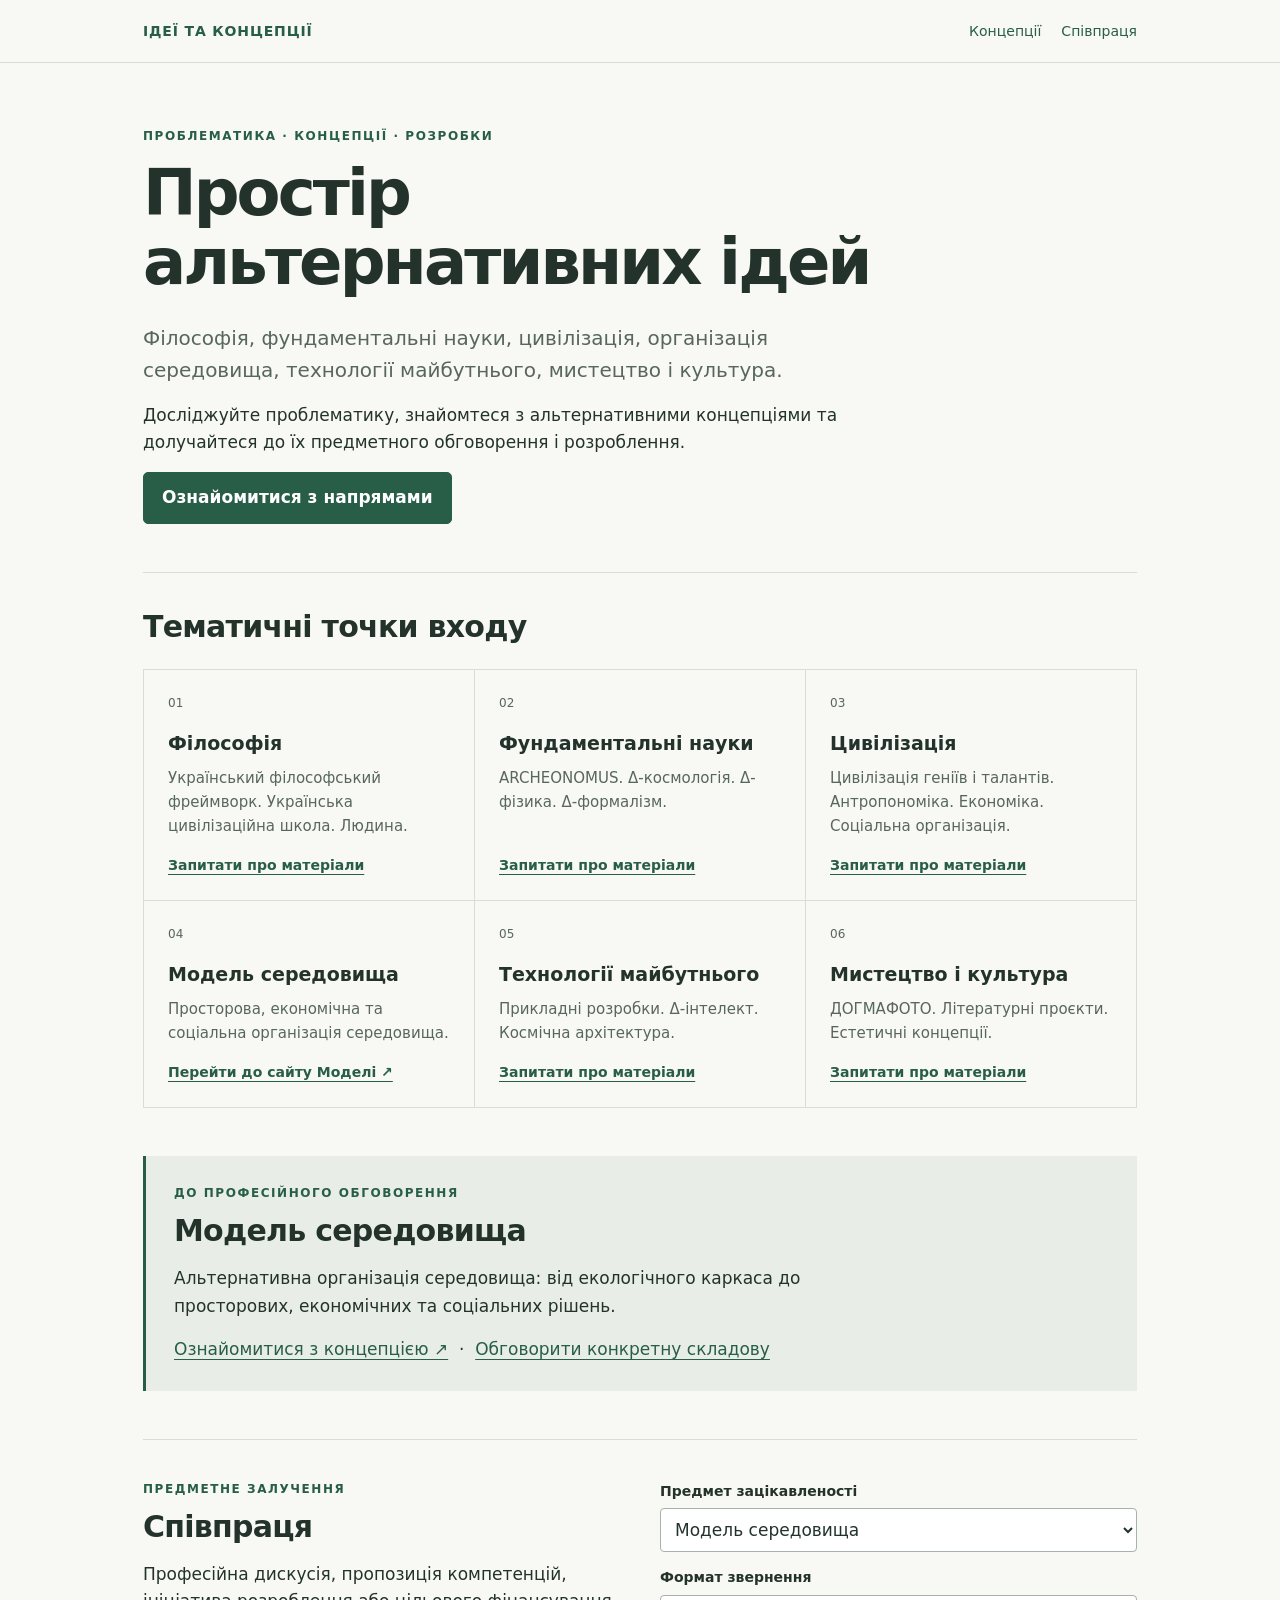
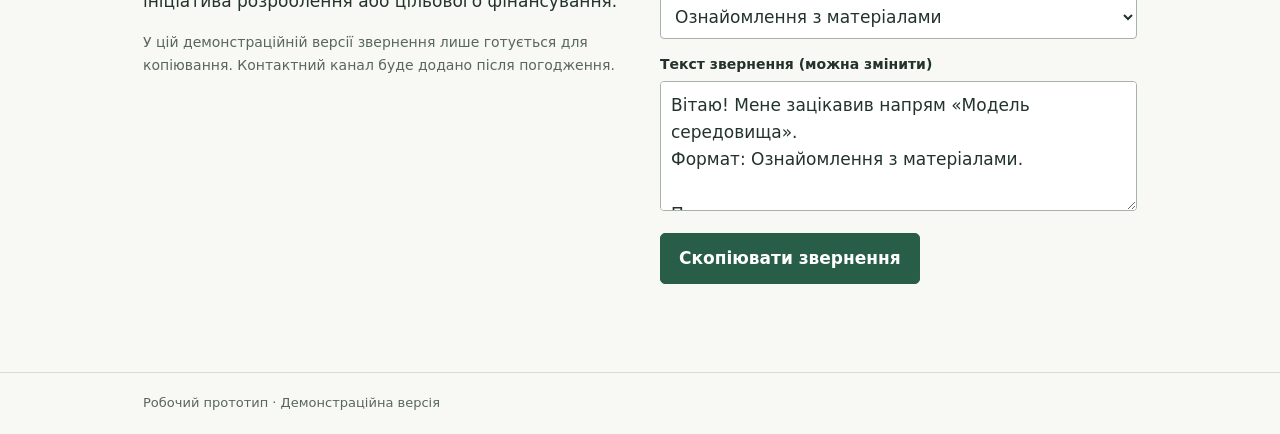
==== index.html @ 626ff3b4 "Focus public resource on ideas and participation rather than authorship" ====
<!doctype html>
<html lang="uk">
<head>
<meta charset="utf-8">
<meta name="viewport" content="width=device-width, initial-scale=1">
<title>Альтернативні концепції та розробки — прототип</title>
<style>
:root{color-scheme:light;--ink:#23332c;--muted:#58675e;--paper:#f8f8f4;--line:#d8ded6;--accent:#285e47}*{box-sizing:border-box}html{scroll-behavior:smooth}body{margin:0;background:var(--paper);color:var(--ink);font:17px/1.6 system-ui,sans-serif}a{color:var(--accent);text-underline-offset:4px}a:focus-visible,button:focus-visible,select:focus-visible,textarea:focus-visible{outline:3px solid #77a88d;outline-offset:3px}.wrap{max-width:1050px;padding:0 28px;margin:auto}header{border-bottom:1px solid var(--line)}nav{display:flex;justify-content:space-between;align-items:center;gap:20px;padding:20px 0;flex-wrap:wrap}nav a{font-size:14px;text-decoration:none}nav div{display:flex;gap:20px;flex-wrap:wrap}.brand{font-weight:700;letter-spacing:.06em;text-transform:uppercase}.hero{padding:64px 0 48px;max-width:780px}.eyebrow{font-size:12px;letter-spacing:.13em;text-transform:uppercase;color:var(--accent);font-weight:700}h1{font-size:clamp(36px,6vw,64px);line-height:1.09;letter-spacing:-.045em;margin:12px 0 24px;font-weight:650}h2{font-size:30px;letter-spacing:-.025em;line-height:1.2;margin:0 0 16px}h3{font-size:19px;line-height:1.3;margin:0 0 10px}p{margin:0 0 16px}.lead{font-size:20px;color:var(--muted);max-width:690px}.button,button{display:inline-block;background:var(--accent);color:#fff;border:1px solid var(--accent);border-radius:5px;padding:11px 18px;text-decoration:none;font:inherit;font-weight:600;cursor:pointer}.topics{padding:36px 0 48px;border-top:1px solid var(--line)}.grid{display:grid;grid-template-columns:repeat(3,minmax(0,1fr));gap:1px;background:var(--line);border:1px solid var(--line);margin-top:24px}.topic{background:var(--paper);padding:24px;display:flex;flex-direction:column;align-items:flex-start;min-height:195px}.topic .num{color:var(--muted);font-size:12px;margin-bottom:18px}.topic p{font-size:15px;color:var(--muted);flex:1}.topic a{font-size:14px;font-weight:600}.featured{padding:28px;background:#e8eee7;border-left:3px solid var(--accent);margin:0 0 48px}.featured p{max-width:700px}.cooperation{border-top:1px solid var(--line);padding:40px 0 56px;display:grid;grid-template-columns:1fr 1fr;gap:40px}.subtle{font-size:14px;color:var(--muted)}label{display:block;font-size:14px;font-weight:600;margin:0 0 6px}select,textarea{width:100%;border:1px solid #a7b2a9;background:#fff;border-radius:4px;color:var(--ink);font:inherit;padding:10px;margin-bottom:14px}textarea{resize:vertical;min-height:130px}footer{border-top:1px solid var(--line);padding:20px 0;color:var(--muted);font-size:13px}#status{min-height:24px;color:var(--accent);font-size:14px;margin-top:8px}@media(max-width:760px){.grid{grid-template-columns:repeat(2,minmax(0,1fr))}.cooperation{grid-template-columns:1fr;gap:16px}}@media(max-width:480px){.wrap{padding:0 18px}.grid{grid-template-columns:1fr}.hero{padding:40px 0}.topic{min-height:auto}}
</style>
</head>
<body>
<header><div class="wrap"><nav aria-label="Основна навігація"><a class="brand" href="#top">Ідеї та концепції</a><div><a href="#concepts">Концепції</a><a href="#cooperation">Співпраця</a></div></nav></div></header>
<main class="wrap" id="top">
<section class="hero"><div class="eyebrow">Проблематика · концепції · розробки</div><h1>Простір альтернативних ідей</h1><p class="lead">Філософія, фундаментальні науки, цивілізація, організація середовища, технології майбутнього, мистецтво і культура.</p><p>Досліджуйте проблематику, знайомтеся з альтернативними концепціями та долучайтеся до їх предметного обговорення і розроблення.</p><a href="#concepts" class="button">Ознайомитися з напрямами</a></section>
<section id="concepts" class="topics"><h2>Тематичні точки входу</h2><div class="grid">
<article class="topic" id="philosophy"><span class="num">01</span><h3>Філософія</h3><p>Український філософський фреймворк. Українська цивілізаційна школа. Людина.</p><a href="#cooperation" data-topic="Філософія">Запитати про матеріали</a></article>
<article class="topic" id="science"><span class="num">02</span><h3>Фундаментальні науки</h3><p>ARCHEONOMUS. Δ-космологія. Δ-фізика. Δ-формалізм.</p><a href="#cooperation" data-topic="Фундаментальні науки">Запитати про матеріали</a></article>
<article class="topic" id="civilization"><span class="num">03</span><h3>Цивілізація</h3><p>Цивілізація геніїв і талантів. Антропономіка. Економіка. Соціальна організація.</p><a href="#cooperation" data-topic="Цивілізація">Запитати про матеріали</a></article>
<article class="topic" id="environment"><span class="num">04</span><h3>Модель середовища</h3><p>Просторова, економічна та соціальна організація середовища.</p><a href="https://archeonomus.tilda.ws/" target="_blank" rel="noopener noreferrer">Перейти до сайту Моделі ↗</a></article>
<article class="topic" id="technology"><span class="num">05</span><h3>Технології майбутнього</h3><p>Прикладні розробки. Δ-інтелект. Космічна архітектура.</p><a href="#cooperation" data-topic="Технології майбутнього">Запитати про матеріали</a></article>
<article class="topic" id="culture"><span class="num">06</span><h3>Мистецтво і культура</h3><p>ДОГМАФОТО. Літературні проєкти. Естетичні концепції.</p><a href="#cooperation" data-topic="Мистецтво і культура">Запитати про матеріали</a></article>
</div></section>
<section class="featured"><div class="eyebrow">До професійного обговорення</div><h2 style="margin-top:10px">Модель середовища</h2><p>Альтернативна організація середовища: від екологічного каркаса до просторових, економічних та соціальних рішень.</p><a href="https://archeonomus.tilda.ws/" target="_blank" rel="noopener noreferrer">Ознайомитися з концепцією ↗</a> &nbsp;·&nbsp; <a href="#cooperation" data-topic="Модель середовища">Обговорити конкретну складову</a></section>
<section class="cooperation" id="cooperation"><div><div class="eyebrow">Предметне залучення</div><h2 style="margin-top:10px">Співпраця</h2><p>Професійна дискусія, пропозиція компетенцій, ініціатива розроблення або цільового фінансування.</p><p class="subtle">У цій демонстраційній версії звернення лише готується для копіювання. Контактний канал буде додано після погодження.</p></div><div><label for="topic">Предмет зацікавленості</label><select id="topic"><option>Модель середовища</option><option>Філософія</option><option>Фундаментальні науки</option><option>Цивілізація</option><option>Технології майбутнього</option><option>Мистецтво і культура</option></select><label for="intent">Формат звернення</label><select id="intent"><option>Ознайомлення з матеріалами</option><option>Професійна дискусія</option><option>Пропозиція компетенцій</option><option>Ініціатива розроблення</option><option>Цільове фінансування</option></select><label for="message">Текст звернення (можна змінити)</label><textarea id="message"></textarea><button id="copy" type="button">Скопіювати звернення</button><div id="status" role="status" aria-live="polite"></div></div></section>
</main><footer><div class="wrap">Робочий прототип · Демонстраційна версія</div></footer>
<script>
const topic=document.getElementById('topic'),intent=document.getElementById('intent'),message=document.getElementById('message'),status=document.getElementById('status');function refresh(){message.value='Вітаю! Мене зацікавив напрям «'+topic.value+'».\nФормат: '+intent.value+'.\n\nПредмет звернення: ';status.textContent='';}topic.addEventListener('change',refresh);intent.addEventListener('change',refresh);document.querySelectorAll('[data-topic]').forEach(a=>a.addEventListener('click',()=>{topic.value=a.dataset.topic;refresh();}));document.getElementById('copy').addEventListener('click',async()=>{try{await navigator.clipboard.writeText(message.value);status.textContent='Звернення скопійовано. Його ще не надіслано.';}catch(e){message.focus();message.select();status.textContent='Текст виділено. Натисніть Ctrl+C (або Command+C).';}});refresh();
</script></body></html>
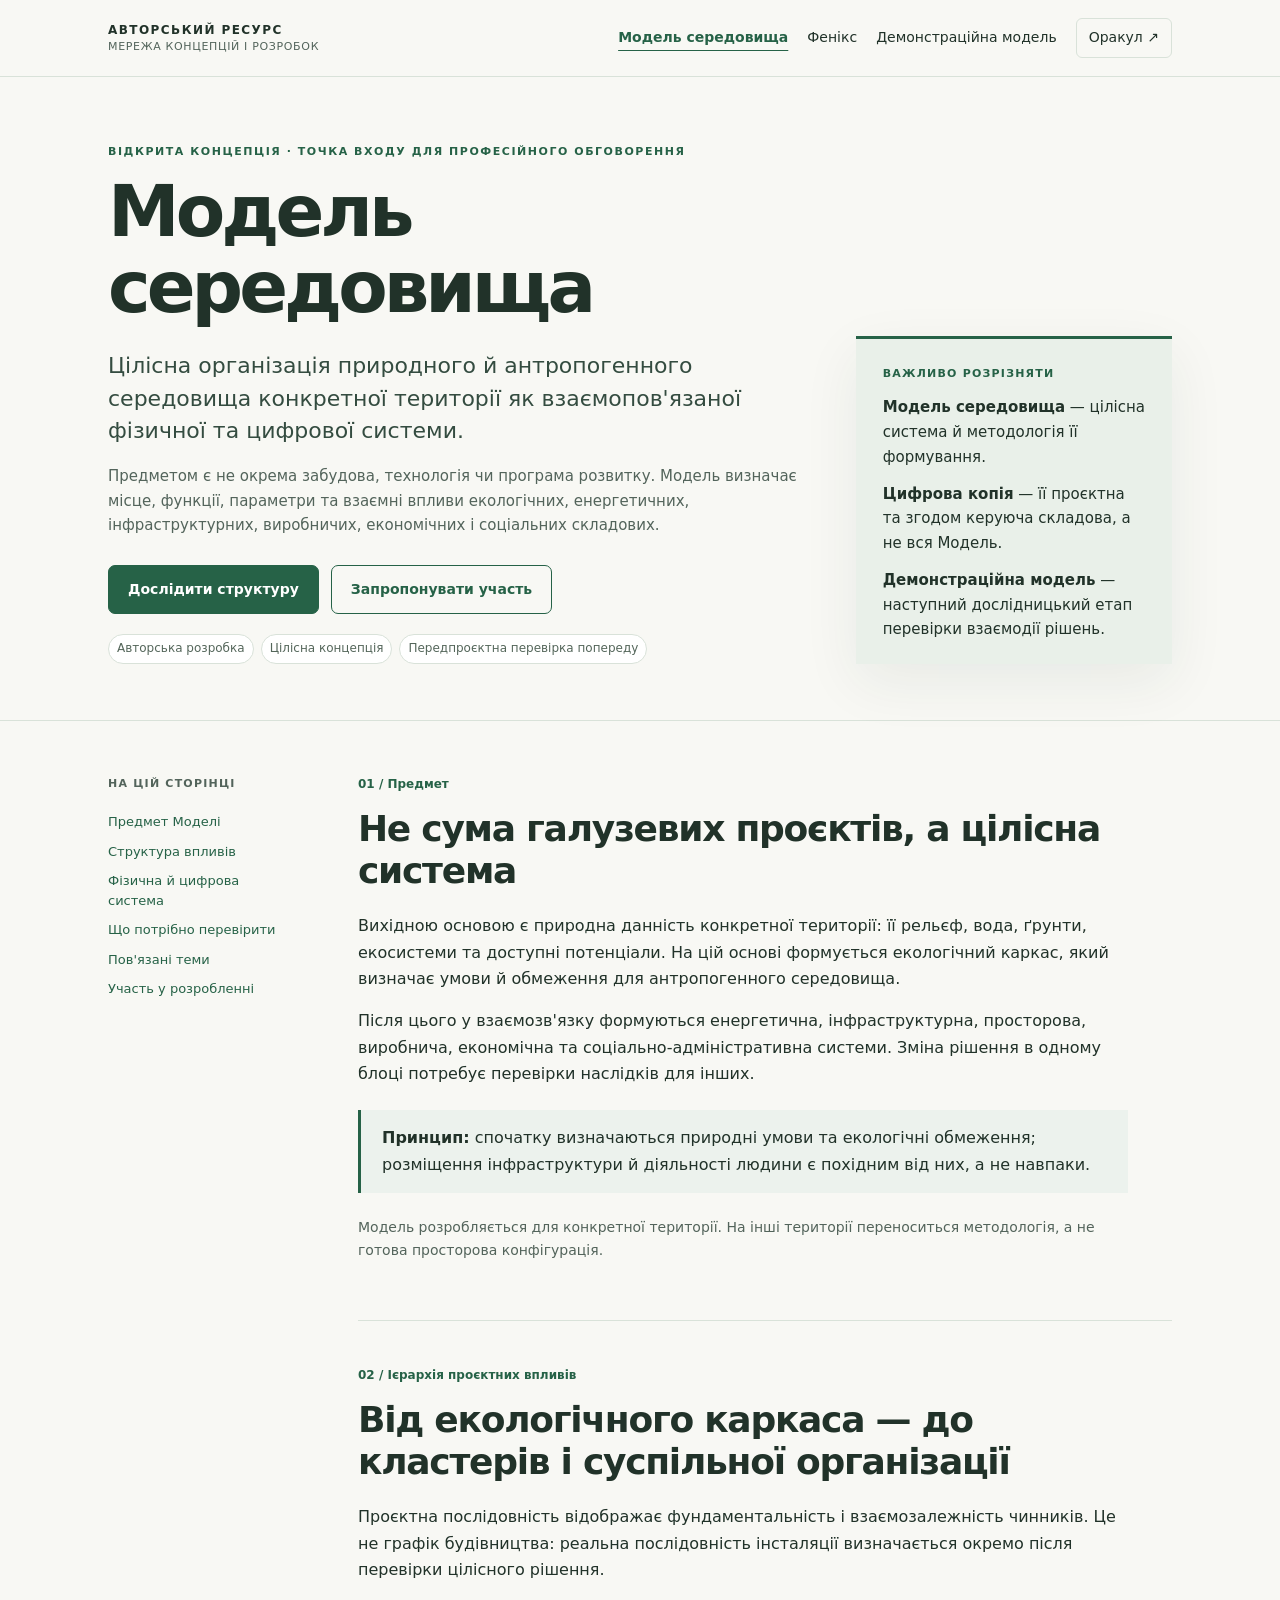
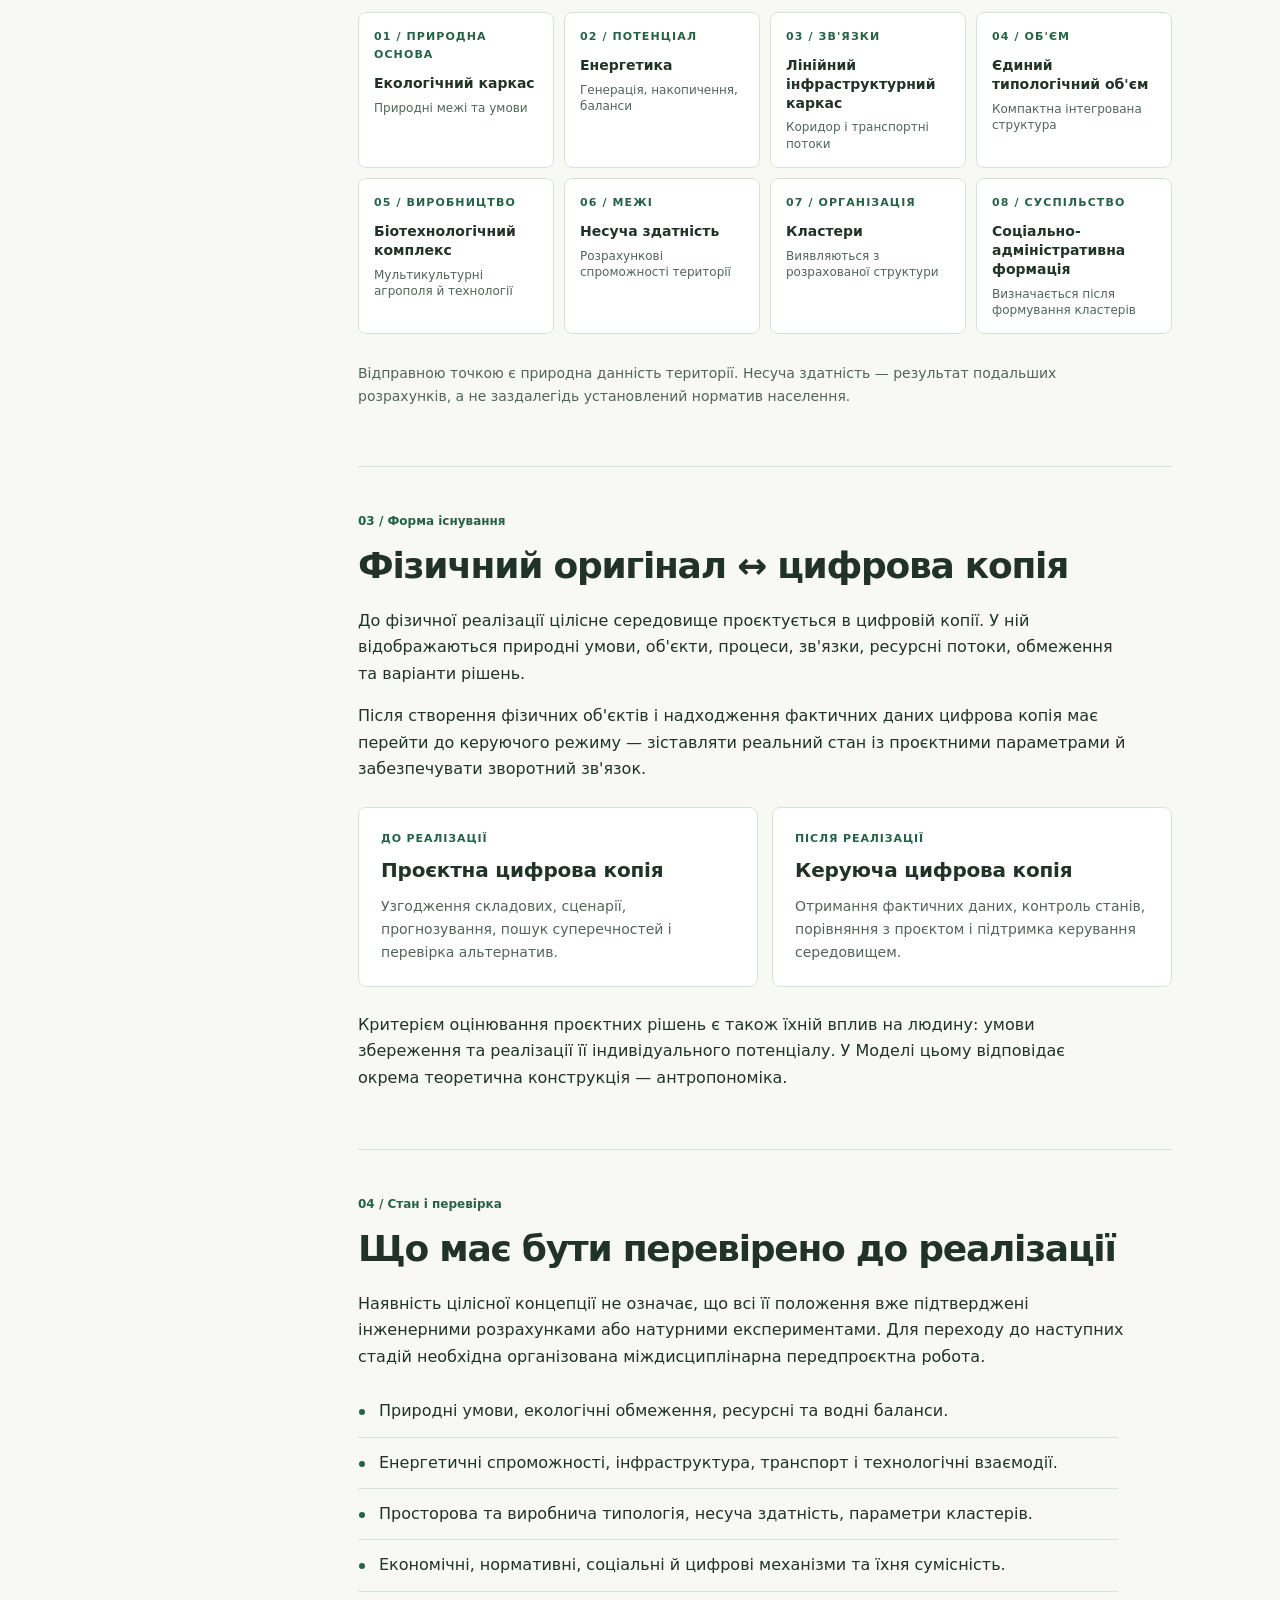
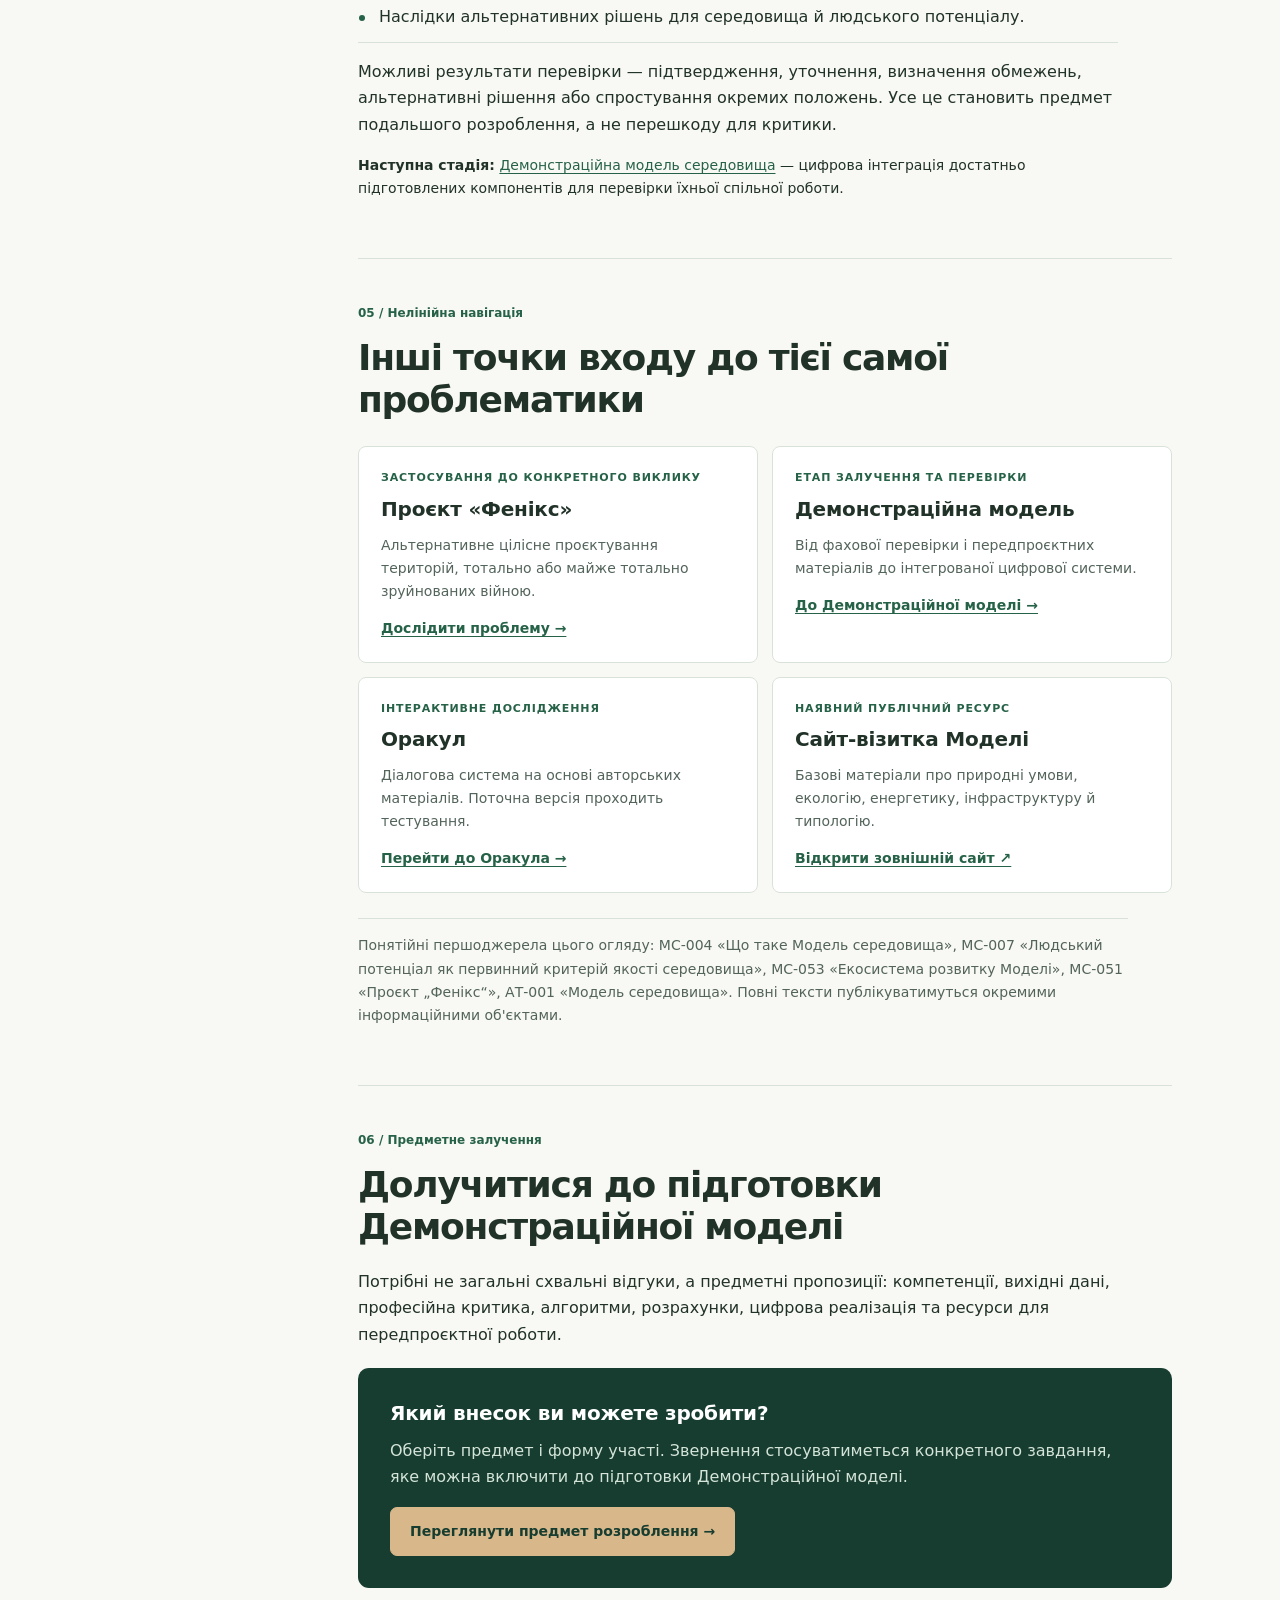
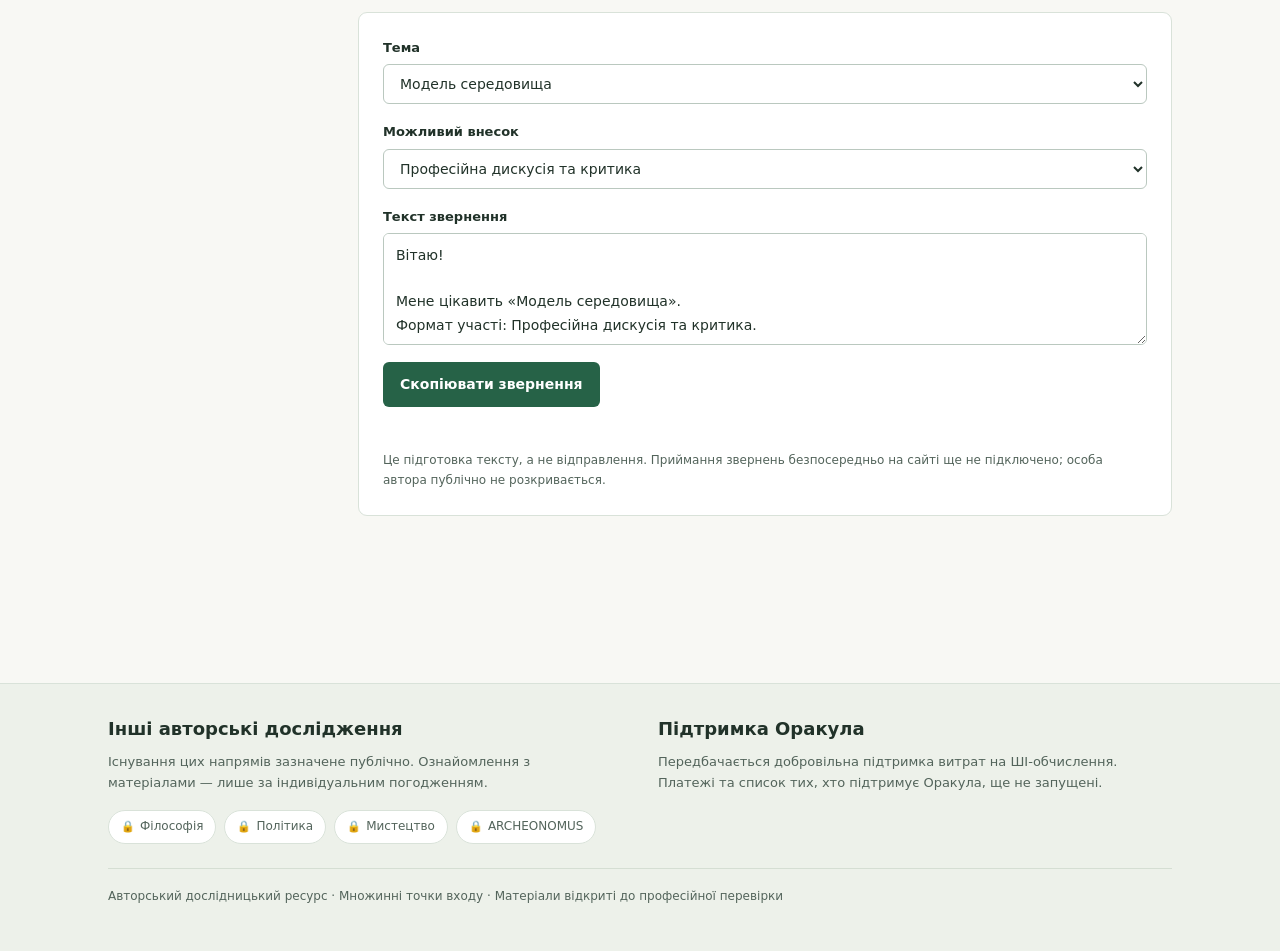
==== commit b737d751: "Replace presentation homepage with deep-link-preserving thematic redirect" ====
--- a/index.html
+++ b/index.html
@@ -2,27 +2,26 @@
 <html lang="uk">
 <head>
 <meta charset="utf-8">
-<meta name="viewport" content="width=device-width, initial-scale=1">
-<title>Альтернативні концепції та розробки — прототип</title>
+<meta name="viewport" content="width=device-width,initial-scale=1">
+<meta name="robots" content="noindex,follow">
+<title>Модель середовища — перехід до тематичної сторінки</title>
+<meta http-equiv="refresh" content="0;url=model.html">
 <style>
-:root{color-scheme:light;--ink:#23332c;--muted:#58675e;--paper:#f8f8f4;--line:#d8ded6;--accent:#285e47}*{box-sizing:border-box}html{scroll-behavior:smooth}body{margin:0;background:var(--paper);color:var(--ink);font:17px/1.6 system-ui,sans-serif}a{color:var(--accent);text-underline-offset:4px}a:focus-visible,button:focus-visible,select:focus-visible,textarea:focus-visible{outline:3px solid #77a88d;outline-offset:3px}.wrap{max-width:1050px;padding:0 28px;margin:auto}header{border-bottom:1px solid var(--line)}nav{display:flex;justify-content:space-between;align-items:center;gap:20px;padding:20px 0;flex-wrap:wrap}nav a{font-size:14px;text-decoration:none}nav div{display:flex;gap:20px;flex-wrap:wrap}.brand{font-weight:700;letter-spacing:.06em;text-transform:uppercase}.hero{padding:64px 0 48px;max-width:780px}.eyebrow{font-size:12px;letter-spacing:.13em;text-transform:uppercase;color:var(--accent);font-weight:700}h1{font-size:clamp(36px,6vw,64px);line-height:1.09;letter-spacing:-.045em;margin:12px 0 24px;font-weight:650}h2{font-size:30px;letter-spacing:-.025em;line-height:1.2;margin:0 0 16px}h3{font-size:19px;line-height:1.3;margin:0 0 10px}p{margin:0 0 16px}.lead{font-size:20px;color:var(--muted);max-width:690px}.button,button{display:inline-block;background:var(--accent);color:#fff;border:1px solid var(--accent);border-radius:5px;padding:11px 18px;text-decoration:none;font:inherit;font-weight:600;cursor:pointer}.topics{padding:36px 0 48px;border-top:1px solid var(--line)}.grid{display:grid;grid-template-columns:repeat(3,minmax(0,1fr));gap:1px;background:var(--line);border:1px solid var(--line);margin-top:24px}.topic{background:var(--paper);padding:24px;display:flex;flex-direction:column;align-items:flex-start;min-height:195px}.topic .num{color:var(--muted);font-size:12px;margin-bottom:18px}.topic p{font-size:15px;color:var(--muted);flex:1}.topic a{font-size:14px;font-weight:600}.featured{padding:28px;background:#e8eee7;border-left:3px solid var(--accent);margin:0 0 48px}.featured p{max-width:700px}.cooperation{border-top:1px solid var(--line);padding:40px 0 56px;display:grid;grid-template-columns:1fr 1fr;gap:40px}.subtle{font-size:14px;color:var(--muted)}label{display:block;font-size:14px;font-weight:600;margin:0 0 6px}select,textarea{width:100%;border:1px solid #a7b2a9;background:#fff;border-radius:4px;color:var(--ink);font:inherit;padding:10px;margin-bottom:14px}textarea{resize:vertical;min-height:130px}footer{border-top:1px solid var(--line);padding:20px 0;color:var(--muted);font-size:13px}#status{min-height:24px;color:var(--accent);font-size:14px;margin-top:8px}@media(max-width:760px){.grid{grid-template-columns:repeat(2,minmax(0,1fr))}.cooperation{grid-template-columns:1fr;gap:16px}}@media(max-width:480px){.wrap{padding:0 18px}.grid{grid-template-columns:1fr}.hero{padding:40px 0}.topic{min-height:auto}}
+body{font:17px/1.6 system-ui,sans-serif;max-width:680px;padding:50px 20px;margin:auto;background:#f8f8f4;color:#213229}
+a{color:#266247}
 </style>
+<script>
+(function(){
+  // Preserve an existing Oracle deep link (?focus=author, ?focus=demo,
+  // ?issue=, ?topic=) while eliminating the presentation homepage.
+  const to="model.html"+window.location.search+window.location.hash;
+  window.location.replace(to);
+})();
+</script>
 </head>
 <body>
-<header><div class="wrap"><nav aria-label="Основна навігація"><a class="brand" href="#top">Ідеї та концепції</a><div><a href="#concepts">Концепції</a><a href="#cooperation">Співпраця</a></div></nav></div></header>
-<main class="wrap" id="top">
-<section class="hero"><div class="eyebrow">Проблематика · концепції · розробки</div><h1>Простір альтернативних ідей</h1><p class="lead">Філософія, фундаментальні науки, цивілізація, організація середовища, технології майбутнього, мистецтво і культура.</p><p>Досліджуйте проблематику, знайомтеся з альтернативними концепціями та долучайтеся до їх предметного обговорення і розроблення.</p><a href="#concepts" class="button">Ознайомитися з напрямами</a></section>
-<section id="concepts" class="topics"><h2>Тематичні точки входу</h2><div class="grid">
-<article class="topic" id="philosophy"><span class="num">01</span><h3>Філософія</h3><p>Український філософський фреймворк. Українська цивілізаційна школа. Людина.</p><a href="#cooperation" data-topic="Філософія">Запитати про матеріали</a></article>
-<article class="topic" id="science"><span class="num">02</span><h3>Фундаментальні науки</h3><p>ARCHEONOMUS. Δ-космологія. Δ-фізика. Δ-формалізм.</p><a href="#cooperation" data-topic="Фундаментальні науки">Запитати про матеріали</a></article>
-<article class="topic" id="civilization"><span class="num">03</span><h3>Цивілізація</h3><p>Цивілізація геніїв і талантів. Антропономіка. Економіка. Соціальна організація.</p><a href="#cooperation" data-topic="Цивілізація">Запитати про матеріали</a></article>
-<article class="topic" id="environment"><span class="num">04</span><h3>Модель середовища</h3><p>Просторова, економічна та соціальна організація середовища.</p><a href="https://archeonomus.tilda.ws/" target="_blank" rel="noopener noreferrer">Перейти до сайту Моделі ↗</a></article>
-<article class="topic" id="technology"><span class="num">05</span><h3>Технології майбутнього</h3><p>Прикладні розробки. Δ-інтелект. Космічна архітектура.</p><a href="#cooperation" data-topic="Технології майбутнього">Запитати про матеріали</a></article>
-<article class="topic" id="culture"><span class="num">06</span><h3>Мистецтво і культура</h3><p>ДОГМАФОТО. Літературні проєкти. Естетичні концепції.</p><a href="#cooperation" data-topic="Мистецтво і культура">Запитати про матеріали</a></article>
-</div></section>
-<section class="featured"><div class="eyebrow">До професійного обговорення</div><h2 style="margin-top:10px">Модель середовища</h2><p>Альтернативна організація середовища: від екологічного каркаса до просторових, економічних та соціальних рішень.</p><a href="https://archeonomus.tilda.ws/" target="_blank" rel="noopener noreferrer">Ознайомитися з концепцією ↗</a> &nbsp;·&nbsp; <a href="#cooperation" data-topic="Модель середовища">Обговорити конкретну складову</a></section>
-<section class="cooperation" id="cooperation"><div><div class="eyebrow">Предметне залучення</div><h2 style="margin-top:10px">Співпраця</h2><p>Професійна дискусія, пропозиція компетенцій, ініціатива розроблення або цільового фінансування.</p><p class="subtle">У цій демонстраційній версії звернення лише готується для копіювання. Контактний канал буде додано після погодження.</p></div><div><label for="topic">Предмет зацікавленості</label><select id="topic"><option>Модель середовища</option><option>Філософія</option><option>Фундаментальні науки</option><option>Цивілізація</option><option>Технології майбутнього</option><option>Мистецтво і культура</option></select><label for="intent">Формат звернення</label><select id="intent"><option>Ознайомлення з матеріалами</option><option>Професійна дискусія</option><option>Пропозиція компетенцій</option><option>Ініціатива розроблення</option><option>Цільове фінансування</option></select><label for="message">Текст звернення (можна змінити)</label><textarea id="message"></textarea><button id="copy" type="button">Скопіювати звернення</button><div id="status" role="status" aria-live="polite"></div></div></section>
-</main><footer><div class="wrap">Робочий прототип · Демонстраційна версія</div></footer>
-<script>
-const topic=document.getElementById('topic'),intent=document.getElementById('intent'),message=document.getElementById('message'),status=document.getElementById('status');function refresh(){message.value='Вітаю! Мене зацікавив напрям «'+topic.value+'».\nФормат: '+intent.value+'.\n\nПредмет звернення: ';status.textContent='';}topic.addEventListener('change',refresh);intent.addEventListener('change',refresh);document.querySelectorAll('[data-topic]').forEach(a=>a.addEventListener('click',()=>{topic.value=a.dataset.topic;refresh();}));document.getElementById('copy').addEventListener('click',async()=>{try{await navigator.clipboard.writeText(message.value);status.textContent='Звернення скопійовано. Його ще не надіслано.';}catch(e){message.focus();message.select();status.textContent='Текст виділено. Натисніть Ctrl+C (або Command+C).';}});refresh();
-</script></body></html>+<main><h1>Модель середовища</h1>
+<p>Відкрийте самостійну тематичну сторінку: <a href="model.html">Модель середовища</a>.</p>
+<p>Інші відкриті точки входу: <a href="feniks.html">«Фенікс»</a> · <a href="demo.html">Демонстраційна модель</a>.</p>
+<noscript><p>Для автоматичного перенаправлення потрібен JavaScript. Скористайтеся посиланнями вище.</p></noscript>
+</main></body></html>
